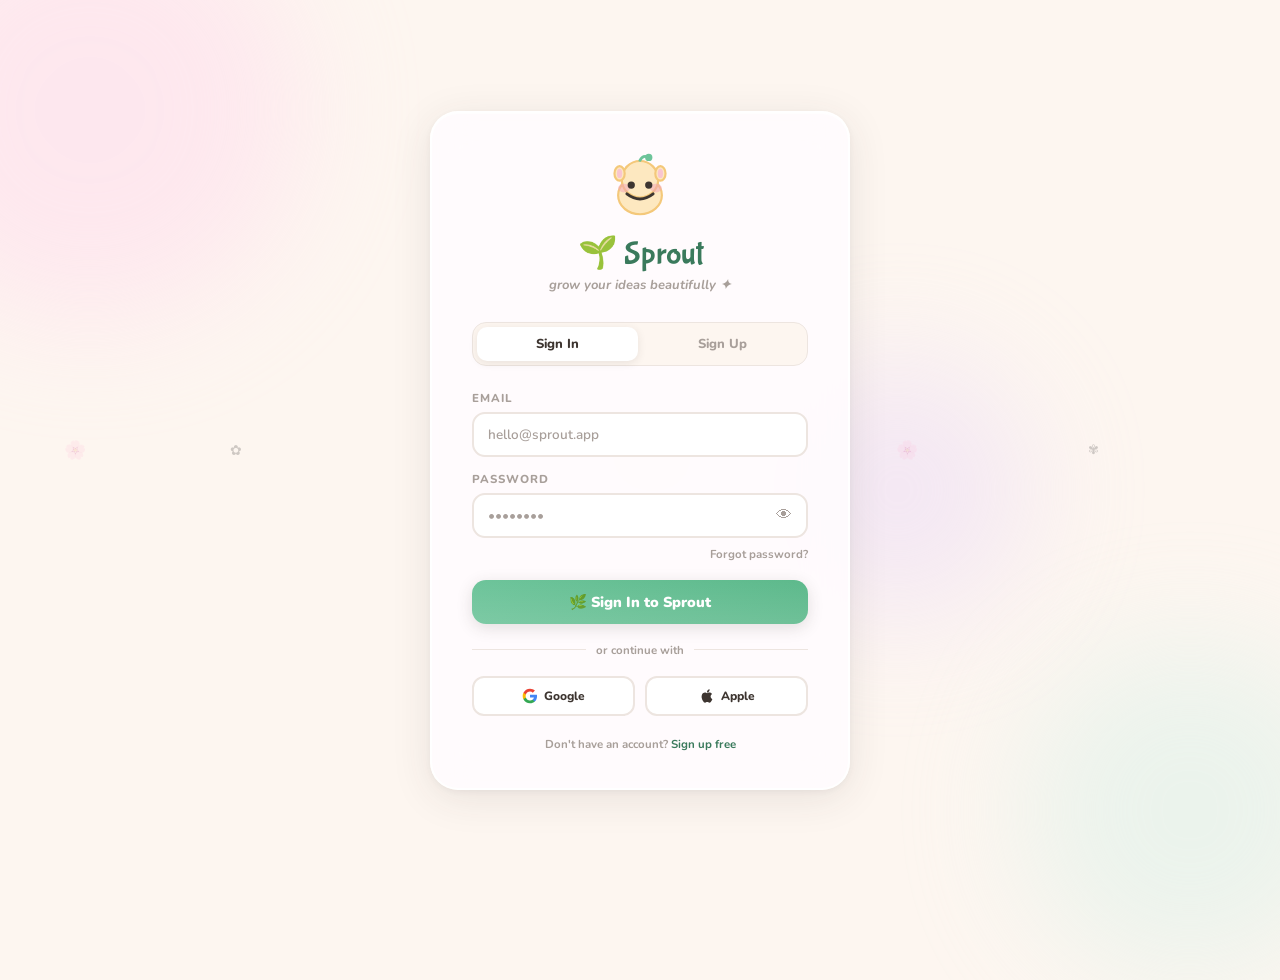
==== templates/login.html @ 06b72a4b "Created login.html" ====
<!DOCTYPE html>
<html lang="en">
<head>
  <meta charset="UTF-8"/>
  <meta name="viewport" content="width=device-width, initial-scale=1.0"/>
  <title>Sprout 🌱 — Welcome Back</title>
  <link rel="preconnect" href="https://fonts.googleapis.com"/>
  <link href="https://fonts.googleapis.com/css2?family=Nunito:wght@600;700;800;900&family=Bubblegum+Sans&display=swap" rel="stylesheet"/>
  <style>
    :root {
      --bg:      #fdf6f0;
      --card:    #fffcfe;
      --ink:     #3d3530;
      --muted:   #a89f9a;
      --subtle:  #e8e0db;
      --border:  #ede5e0;
      --s-pri:   #6dc49a;
      --s-dark:  #3a7a5c;
      --s-light: #e6f7ef;
      --c-pri:   #f4a4b8;
      --c-dark:  #be4e6a;
      --c-light: #fdeef4;
    }

    *, *::before, *::after { box-sizing: border-box; margin: 0; padding: 0; }

    body {
      font-family: 'Nunito', sans-serif;
      background: var(--bg);
      min-height: 100vh;
      display: flex;
      align-items: center;
      justify-content: center;
      overflow: hidden;
      position: relative;
    }

    /* ── Animated background blobs ── */
    .blob {
      position: absolute;
      border-radius: 50%;
      filter: blur(60px);
      opacity: 0.45;
      animation: blobFloat ease-in-out infinite alternate;
      pointer-events: none;
    }
    .blob-1 { width: 420px; height: 420px; background: #ffd6ec; top: -100px; left: -120px; animation-duration: 8s; }
    .blob-2 { width: 340px; height: 340px; background: #d6f0e8; bottom: -80px; right: -80px; animation-duration: 10s; }
    .blob-3 { width: 260px; height: 260px; background: #e8d6f8; top: 40%; left: 60%; animation-duration: 7s; animation-delay: 2s; }
    @keyframes blobFloat {
      from { transform: translate(0, 0) scale(1); }
      to   { transform: translate(20px, -20px) scale(1.06); }
    }

    /* ── Floating petals ── */
    .petal {
      position: absolute; pointer-events: none;
      font-size: 18px; opacity: 0.18;
      animation: floatUp linear infinite;
    }
    @keyframes floatUp {
      0%   { transform: translateY(110vh) rotate(0deg);   opacity: 0; }
      8%   { opacity: 0.18; }
      92%  { opacity: 0.18; }
      100% { transform: translateY(-10vh) rotate(400deg); opacity: 0; }
    }

    /* ── Card ── */
    .card {
      position: relative; z-index: 10;
      background: rgba(255, 252, 254, 0.88);
      backdrop-filter: blur(20px);
      border: 2px solid rgba(255,255,255,0.9);
      border-radius: 28px;
      padding: 40px 40px 36px;
      width: 420px;
      box-shadow:
        0 8px 40px rgba(61,53,48,0.10),
        0 2px 8px rgba(61,53,48,0.05),
        inset 0 1px 0 rgba(255,255,255,0.8);
      animation: cardIn .6s cubic-bezier(.34,1.56,.64,1) both;
    }
    @keyframes cardIn {
      from { opacity: 0; transform: translateY(24px) scale(.96); }
      to   { opacity: 1; transform: translateY(0)    scale(1);   }
    }

    /* ── Header ── */
    .card-header {
      text-align: center;
      margin-bottom: 28px;
    }
    .lumi-wrap {
      display: inline-block;
      animation: lumiFloat 2.4s ease-in-out infinite alternate;
      margin-bottom: 10px;
      cursor: default;
    }
    @keyframes lumiFloat {
      from { transform: translateY(0); }
      to   { transform: translateY(-7px); }
    }
    .logo-text {
      font-family: 'Bubblegum Sans', cursive;
      font-size: 32px;
      color: var(--ink);
      line-height: 1;
    }
    .logo-text em { color: var(--s-dark); font-style: normal; }
    .logo-sub {
      font-size: 13px; color: var(--muted);
      margin-top: 5px; font-weight: 700;
      font-style: italic;
    }

    /* ── Tabs ── */
    .tabs {
      display: flex;
      background: var(--bg);
      border-radius: 14px;
      padding: 4px;
      gap: 4px;
      margin-bottom: 24px;
      border: 1.5px solid var(--border);
    }
    .tab {
      flex: 1; padding: 8px;
      border: none; border-radius: 10px;
      font-family: 'Nunito', sans-serif;
      font-weight: 800; font-size: 13px;
      cursor: pointer; transition: all .22s;
      background: transparent; color: var(--muted);
    }
    .tab.active {
      background: white; color: var(--ink);
      box-shadow: 0 2px 8px rgba(61,53,48,0.10);
    }

    /* ── Form ── */
    .form-group { margin-bottom: 14px; }
    .form-label {
      display: block; font-size: 11.5px; font-weight: 800;
      color: var(--muted); text-transform: uppercase;
      letter-spacing: 1px; margin-bottom: 6px;
    }
    .form-input {
      width: 100%; padding: 11px 14px;
      border: 2px solid var(--border); border-radius: 13px;
      background: white; font-family: 'Nunito', sans-serif;
      font-size: 13.5px; font-weight: 700; color: var(--ink);
      outline: none; transition: all .22s;
    }
    .form-input:focus {
      border-color: var(--s-pri);
      box-shadow: 0 0 0 4px var(--s-light);
    }
    .form-input::placeholder { color: var(--muted); font-weight: 600; }

    .form-input.error { border-color: #f4a4b8; box-shadow: 0 0 0 4px var(--c-light); }

    /* ── Password toggle ── */
    .pw-wrap { position: relative; }
    .pw-toggle {
      position: absolute; right: 12px; top: 50%;
      transform: translateY(-50%);
      background: none; border: none;
      cursor: pointer; font-size: 16px;
      color: var(--muted); padding: 4px;
      transition: color .2s;
    }
    .pw-toggle:hover { color: var(--ink); }

    /* ── Forgot link ── */
    .forgot {
      display: block; text-align: right;
      font-size: 11.5px; font-weight: 700;
      color: var(--muted); text-decoration: none;
      margin-top: -6px; margin-bottom: 18px;
      transition: color .2s;
    }
    .forgot:hover { color: var(--s-dark); }

    /* ── Submit button ── */
    .btn-submit {
      width: 100%; padding: 12px;
      border: none; border-radius: 14px;
      font-family: 'Nunito', sans-serif;
      font-weight: 900; font-size: 14.5px;
      cursor: pointer; transition: all .25s;
      background: linear-gradient(135deg, var(--s-pri), #5bb88a);
      color: white;
      box-shadow: 0 4px 16px rgba(61,53,48,0.15);
      display: flex; align-items: center;
      justify-content: center; gap: 8px;
      position: relative; overflow: hidden;
    }
    .btn-submit::after {
      content: '';
      position: absolute; inset: 0;
      background: linear-gradient(rgba(255,255,255,0), rgba(255,255,255,0.12));
    }
    .btn-submit:hover { transform: translateY(-2px); box-shadow: 0 6px 22px rgba(61,53,48,0.2); }
    .btn-submit:active { transform: translateY(0); }
    .btn-submit:disabled { opacity: .6; cursor: not-allowed; transform: none; }

    /* ── Divider ── */
    .divider {
      display: flex; align-items: center; gap: 10px;
      margin: 18px 0; color: var(--muted);
      font-size: 11.5px; font-weight: 700;
    }
    .divider::before, .divider::after {
      content: ''; flex: 1;
      height: 1.5px; background: var(--border);
    }

    /* ── Social buttons ── */
    .social-row { display: flex; gap: 10px; }
    .btn-social {
      flex: 1; padding: 10px 8px;
      border: 2px solid var(--border); border-radius: 12px;
      background: white; font-family: 'Nunito', sans-serif;
      font-weight: 800; font-size: 12px; cursor: pointer;
      transition: all .2s; color: var(--ink);
      display: flex; align-items: center; justify-content: center; gap: 6px;
    }
    .btn-social:hover { background: var(--bg); border-color: var(--subtle); transform: translateY(-1px); }

    /* ── Error message ── */
    .err-msg {
      background: var(--c-light); border: 1.5px solid var(--c-dark);
      border-radius: 10px; padding: 9px 13px;
      font-size: 12px; font-weight: 700; color: var(--c-dark);
      margin-bottom: 14px; display: none;
    }
    .err-msg.vis { display: block; animation: shake .4s ease; }
    @keyframes shake {
      0%,100%{ transform:translateX(0); }
      20%{ transform:translateX(-5px); }
      40%{ transform:translateX(5px); }
      60%{ transform:translateX(-3px); }
      80%{ transform:translateX(3px); }
    }

    /* ── Spinner ── */
    .spin-icon {
      display: inline-block; width: 16px; height: 16px;
      border: 2.5px solid rgba(255,255,255,.35);
      border-top-color: white; border-radius: 50%;
      animation: spinning .7s linear infinite;
    }
    @keyframes spinning { to { transform: rotate(360deg); } }

    /* ── Footer note ── */
    .card-footer {
      text-align: center; margin-top: 20px;
      font-size: 11.5px; color: var(--muted); font-weight: 700;
    }
    .card-footer a { color: var(--s-dark); text-decoration: none; }
    .card-footer a:hover { text-decoration: underline; }

    /* ── Signup extra fields (hidden initially) ── */
    #signup-form { display: none; }
    #login-form  { display: block; }

    /* ── Success state ── */
    .success-screen {
      display: none; text-align: center; padding: 10px 0;
    }
    .success-screen.vis { display: block; animation: cardIn .5s ease both; }
    .success-title {
      font-family: 'Bubblegum Sans', cursive;
      font-size: 22px; color: var(--ink); margin: 14px 0 8px;
    }
    .success-sub { font-size: 13px; color: var(--muted); font-weight: 700; margin-bottom: 22px; }
    .btn-continue {
      width: 100%; padding: 12px;
      border: none; border-radius: 14px;
      font-family: 'Nunito', sans-serif; font-weight: 900; font-size: 14px;
      cursor: pointer; background: linear-gradient(135deg, var(--s-pri), #5bb88a);
      color: white; box-shadow: 0 4px 16px rgba(61,53,48,.15);
      transition: all .2s;
    }
    .btn-continue:hover { transform: translateY(-2px); }
  </style>
</head>
<body>

  <!-- Background blobs -->
  <div class="blob blob-1"></div>
  <div class="blob blob-2"></div>
  <div class="blob blob-3"></div>

  <!-- Floating petals -->
  <div class="petal" style="left:5%;animation-duration:22s;animation-delay:0s">🌸</div>
  <div class="petal" style="left:18%;animation-duration:28s;animation-delay:6s;font-size:14px">✿</div>
  <div class="petal" style="left:70%;animation-duration:19s;animation-delay:3s">🌸</div>
  <div class="petal" style="left:85%;animation-duration:25s;animation-delay:10s;font-size:13px">✾</div>
  <div class="petal" style="left:50%;animation-duration:32s;animation-delay:8s;font-size:20px">🌺</div>

  <!-- Card -->
  <div class="card">

    <!-- Header -->
    <div class="card-header">
      <div class="lumi-wrap">
        <svg width="70" height="70" viewBox="0 0 48 48">
          <ellipse cx="24" cy="29" rx="15" ry="13" fill="#fde8c0" stroke="#f4c87a" stroke-width="1.5"/>
          <circle  cx="24" cy="18" r="12.5" fill="#fde8c0" stroke="#f4c87a" stroke-width="1.5"/>
          <ellipse cx="13" cy="24" rx="4" ry="3" fill="#f4a4b8" opacity=".5"/>
          <ellipse cx="35" cy="24" rx="4" ry="3" fill="#f4a4b8" opacity=".5"/>
          <ellipse cx="10" cy="14" rx="3.5" ry="5" fill="#fde8c0" stroke="#f4c87a" stroke-width="1.5"/>
          <ellipse cx="38" cy="14" rx="3.5" ry="5" fill="#fde8c0" stroke="#f4c87a" stroke-width="1.5"/>
          <ellipse cx="10" cy="14" rx="1.8" ry="3.2" fill="#f9c5d0"/>
          <ellipse cx="38" cy="14" rx="1.8" ry="3.2" fill="#f9c5d0"/>
          <!-- happy face -->
          <circle cx="18" cy="22" r="2.5" fill="#3d3530"/>
          <circle cx="30" cy="22" r="2.5" fill="#3d3530"/>
          <path d="M15 28 Q24 35 33 28" stroke="#3d3530" stroke-width="2" fill="none" stroke-linecap="round"/>
          <!-- sprout -->
          <path d="M24 5 Q26 1 30 3" stroke="#6dc49a" stroke-width="2" fill="none" stroke-linecap="round"/>
          <circle cx="30" cy="3" r="2.5" fill="#6dc49a"/>
        </svg>
      </div>
      <div class="logo-text">🌱 <em>Sprout</em></div>
      <div class="logo-sub">grow your ideas beautifully ✦</div>
    </div>

    <!-- Tabs -->
    <div class="tabs">
      <button class="tab active" id="tab-login"  onclick="switchTab('login')">Sign In</button>
      <button class="tab"        id="tab-signup" onclick="switchTab('signup')">Sign Up</button>
    </div>

    <!-- Error message -->
    <div class="err-msg" id="err-msg">🌸 Oops! Please check your details and try again.</div>

    <!-- LOGIN FORM -->
    <div id="login-form">
      <div class="form-group">
        <label class="form-label">Email</label>
        <input class="form-input" type="email" id="login-email" placeholder="hello@sprout.app"/>
      </div>
      <div class="form-group">
        <label class="form-label">Password</label>
        <div class="pw-wrap">
          <input class="form-input" type="password" id="login-pw" placeholder="••••••••" onkeydown="if(event.key==='Enter')doLogin()"/>
          <button class="pw-toggle" onclick="togglePw('login-pw',this)" tabindex="-1">👁</button>
        </div>
      </div>
      <a href="#" class="forgot">Forgot password?</a>
      <button class="btn-submit" id="login-btn" onclick="doLogin()">
        🌿 Sign In to Sprout
      </button>

      <div class="divider">or continue with</div>
      <div class="social-row">
        <button class="btn-social" onclick="socialLogin('Google')">
          <svg width="16" height="16" viewBox="0 0 24 24"><path fill="#4285F4" d="M22.56 12.25c0-.78-.07-1.53-.2-2.25H12v4.26h5.92c-.26 1.37-1.04 2.53-2.21 3.31v2.77h3.57c2.08-1.92 3.28-4.74 3.28-8.09z"/><path fill="#34A853" d="M12 23c2.97 0 5.46-.98 7.28-2.66l-3.57-2.77c-.98.66-2.23 1.06-3.71 1.06-2.86 0-5.29-1.93-6.16-4.53H2.18v2.84C3.99 20.53 7.7 23 12 23z"/><path fill="#FBBC05" d="M5.84 14.09c-.22-.66-.35-1.36-.35-2.09s.13-1.43.35-2.09V7.07H2.18C1.43 8.55 1 10.22 1 12s.43 3.45 1.18 4.93l3.66-2.84z"/><path fill="#EA4335" d="M12 5.38c1.62 0 3.06.56 4.21 1.64l3.15-3.15C17.45 2.09 14.97 1 12 1 7.7 1 3.99 3.47 2.18 7.07l3.66 2.84c.87-2.6 3.3-4.53 6.16-4.53z"/></svg>
          Google
        </button>
        <button class="btn-social" onclick="socialLogin('Apple')">
          <svg width="16" height="16" viewBox="0 0 24 24"><path fill="#3d3530" d="M18.71 19.5c-.83 1.24-1.71 2.45-3.05 2.47-1.34.03-1.77-.79-3.29-.79-1.53 0-2 .77-3.27.82-1.31.05-2.3-1.32-3.14-2.53C4.25 17 2.94 12.45 4.7 9.39c.87-1.52 2.43-2.48 4.12-2.51 1.28-.02 2.5.87 3.29.87.78 0 2.26-1.07 3.8-.91.65.03 2.47.26 3.64 1.98-.09.06-2.17 1.28-2.15 3.81.03 3.02 2.65 4.03 2.68 4.04-.03.07-.42 1.44-1.38 2.83M13 3.5c.73-.83 1.94-1.46 2.94-1.5.13 1.17-.34 2.35-1.04 3.19-.69.85-1.83 1.51-2.95 1.42-.15-1.15.41-2.35 1.05-3.11z"/></svg>
          Apple
        </button>
      </div>
    </div>

    <!-- SIGNUP FORM -->
    <div id="signup-form">
      <div class="form-group">
        <label class="form-label">Your Name</label>
        <input class="form-input" type="text" id="signup-name" placeholder="e.g. Mia 🌸"/>
      </div>
      <div class="form-group">
        <label class="form-label">Email</label>
        <input class="form-input" type="email" id="signup-email" placeholder="hello@sprout.app"/>
      </div>
      <div class="form-group">
        <label class="form-label">Password</label>
        <div class="pw-wrap">
          <input class="form-input" type="password" id="signup-pw" placeholder="Create a password" onkeydown="if(event.key==='Enter')doSignup()"/>
          <button class="pw-toggle" onclick="togglePw('signup-pw',this)" tabindex="-1">👁</button>
        </div>
      </div>
      <button class="btn-submit" id="signup-btn" onclick="doSignup()">
        🌱 Create My Account
      </button>

      <div class="divider">or continue with</div>
      <div class="social-row">
        <button class="btn-social" onclick="socialLogin('Google')">
          <svg width="16" height="16" viewBox="0 0 24 24"><path fill="#4285F4" d="M22.56 12.25c0-.78-.07-1.53-.2-2.25H12v4.26h5.92c-.26 1.37-1.04 2.53-2.21 3.31v2.77h3.57c2.08-1.92 3.28-4.74 3.28-8.09z"/><path fill="#34A853" d="M12 23c2.97 0 5.46-.98 7.28-2.66l-3.57-2.77c-.98.66-2.23 1.06-3.71 1.06-2.86 0-5.29-1.93-6.16-4.53H2.18v2.84C3.99 20.53 7.7 23 12 23z"/><path fill="#FBBC05" d="M5.84 14.09c-.22-.66-.35-1.36-.35-2.09s.13-1.43.35-2.09V7.07H2.18C1.43 8.55 1 10.22 1 12s.43 3.45 1.18 4.93l3.66-2.84z"/><path fill="#EA4335" d="M12 5.38c1.62 0 3.06.56 4.21 1.64l3.15-3.15C17.45 2.09 14.97 1 12 1 7.7 1 3.99 3.47 2.18 7.07l3.66 2.84c.87-2.6 3.3-4.53 6.16-4.53z"/></svg>
          Google
        </button>
        <button class="btn-social" onclick="socialLogin('Apple')">
          <svg width="16" height="16" viewBox="0 0 24 24"><path fill="#3d3530" d="M18.71 19.5c-.83 1.24-1.71 2.45-3.05 2.47-1.34.03-1.77-.79-3.29-.79-1.53 0-2 .77-3.27.82-1.31.05-2.3-1.32-3.14-2.53C4.25 17 2.94 12.45 4.7 9.39c.87-1.52 2.43-2.48 4.12-2.51 1.28-.02 2.5.87 3.29.87.78 0 2.26-1.07 3.8-.91.65.03 2.47.26 3.64 1.98-.09.06-2.17 1.28-2.15 3.81.03 3.02 2.65 4.03 2.68 4.04-.03.07-.42 1.44-1.38 2.83M13 3.5c.73-.83 1.94-1.46 2.94-1.5.13 1.17-.34 2.35-1.04 3.19-.69.85-1.83 1.51-2.95 1.42-.15-1.15.41-2.35 1.05-3.11z"/></svg>
          Apple
        </button>
      </div>
    </div>

    <!-- Success state (shown after login/signup) -->
    <div class="success-screen" id="success-screen">
      <svg width="72" height="72" viewBox="0 0 48 48" style="margin:0 auto">
        <circle cx="24" cy="24" r="22" fill="#e6f7ef" stroke="#6dc49a" stroke-width="2"/>
        <path d="M14 24 L21 31 L34 17" stroke="#3a7a5c" stroke-width="3" fill="none" stroke-linecap="round" stroke-linejoin="round"/>
      </svg>
      <div class="success-title" id="success-title">Welcome back! 🌸</div>
      <div class="success-sub" id="success-sub">Lumi is so excited to see you again!</div>
      <button class="btn-continue" onclick="goToModeSelect()">
        Choose Your Mode →
      </button>
    </div>

    <div class="card-footer" id="card-footer">
      <span id="footer-text">Don't have an account? <a href="#" onclick="switchTab('signup')">Sign up free</a></span>
    </div>
  </div>

  <script>
    let currentTab = 'login';

    function switchTab(tab) {
      currentTab = tab;
      document.getElementById('login-form').style.display  = tab==='login'  ? 'block' : 'none';
      document.getElementById('signup-form').style.display = tab==='signup' ? 'block' : 'none';
      document.getElementById('tab-login').className  = 'tab' + (tab==='login'  ? ' active' : '');
      document.getElementById('tab-signup').className = 'tab' + (tab==='signup' ? ' active' : '');
      document.getElementById('footer-text').innerHTML = tab==='login'
        ? `Don't have an account? <a href="#" onclick="switchTab('signup')">Sign up free</a>`
        : `Already have an account? <a href="#" onclick="switchTab('login')">Sign in</a>`;
      hideErr();
    }

    function togglePw(id, btn) {
      const inp = document.getElementById(id);
      const show = inp.type === 'password';
      inp.type = show ? 'text' : 'password';
      btn.textContent = show ? '🙈' : '👁';
    }

    function showErr(msg) {
      const el = document.getElementById('err-msg');
      el.textContent = msg;
      el.classList.add('vis');
    }
    function hideErr() { document.getElementById('err-msg').classList.remove('vis'); }

    function setLoading(btnId, loading) {
      const btn = document.getElementById(btnId);
      if (loading) {
        btn.disabled = true;
        btn.innerHTML = `<span class="spin-icon"></span> Just a sec…`;
      } else {
        btn.disabled = false;
        btn.innerHTML = btnId==='login-btn' ? '🌿 Sign In to Sprout' : '🌱 Create My Account';
      }
    }

    function doLogin() {
      const email = document.getElementById('login-email').value.trim();
      const pw    = document.getElementById('login-pw').value;
      hideErr();

      if (!email || !pw) { showErr('🌸 Please fill in all fields!'); return; }
      if (!email.includes('@')) { showErr('🌸 That doesn\'t look like a valid email.'); return; }

      setLoading('login-btn', true);
      // Simulate auth — replace with real fetch('/api/login') call
      setTimeout(() => {
        setLoading('login-btn', false);
        showSuccess('Welcome back! 🌸', 'Lumi missed you so much! ✨');
      }, 1200);
    }

    function doSignup() {
      const name  = document.getElementById('signup-name').value.trim();
      const email = document.getElementById('signup-email').value.trim();
      const pw    = document.getElementById('signup-pw').value;
      hideErr();

      if (!name || !email || !pw) { showErr('🌸 Please fill in all fields!'); return; }
      if (!email.includes('@'))   { showErr('🌸 That doesn\'t look like a valid email.'); return; }
      if (pw.length < 6)          { showErr('🌸 Password must be at least 6 characters.'); return; }

      setLoading('signup-btn', true);
      // Simulate auth — replace with real fetch('/api/signup') call
      setTimeout(() => {
        setLoading('signup-btn', false);
        showSuccess(`Hey ${name}! 🌱`, 'Your garden is ready to grow. Let\'s pick a mode!');
      }, 1400);
    }

    function socialLogin(provider) {
      // Replace with real OAuth flow
      showSuccess('Welcome! 🌸', `Signed in with ${provider}. Let's pick your mode!`);
    }

    function showSuccess(title, sub) {
      document.getElementById('login-form').style.display  = 'none';
      document.getElementById('signup-form').style.display = 'none';
      document.getElementById('tabs-wrap') && (document.getElementById('tabs-wrap').style.display = 'none');
      document.querySelector('.tabs').style.display = 'none';
      document.getElementById('err-msg').style.display = 'none';
      document.getElementById('card-footer').style.display = 'none';
      document.getElementById('success-title').textContent = title;
      document.getElementById('success-sub').textContent   = sub;
      document.getElementById('success-screen').classList.add('vis');
    }

    function goToModeSelect() {
      window.location.href = '/mode-select';
    }
  </script>
</body>
</html>
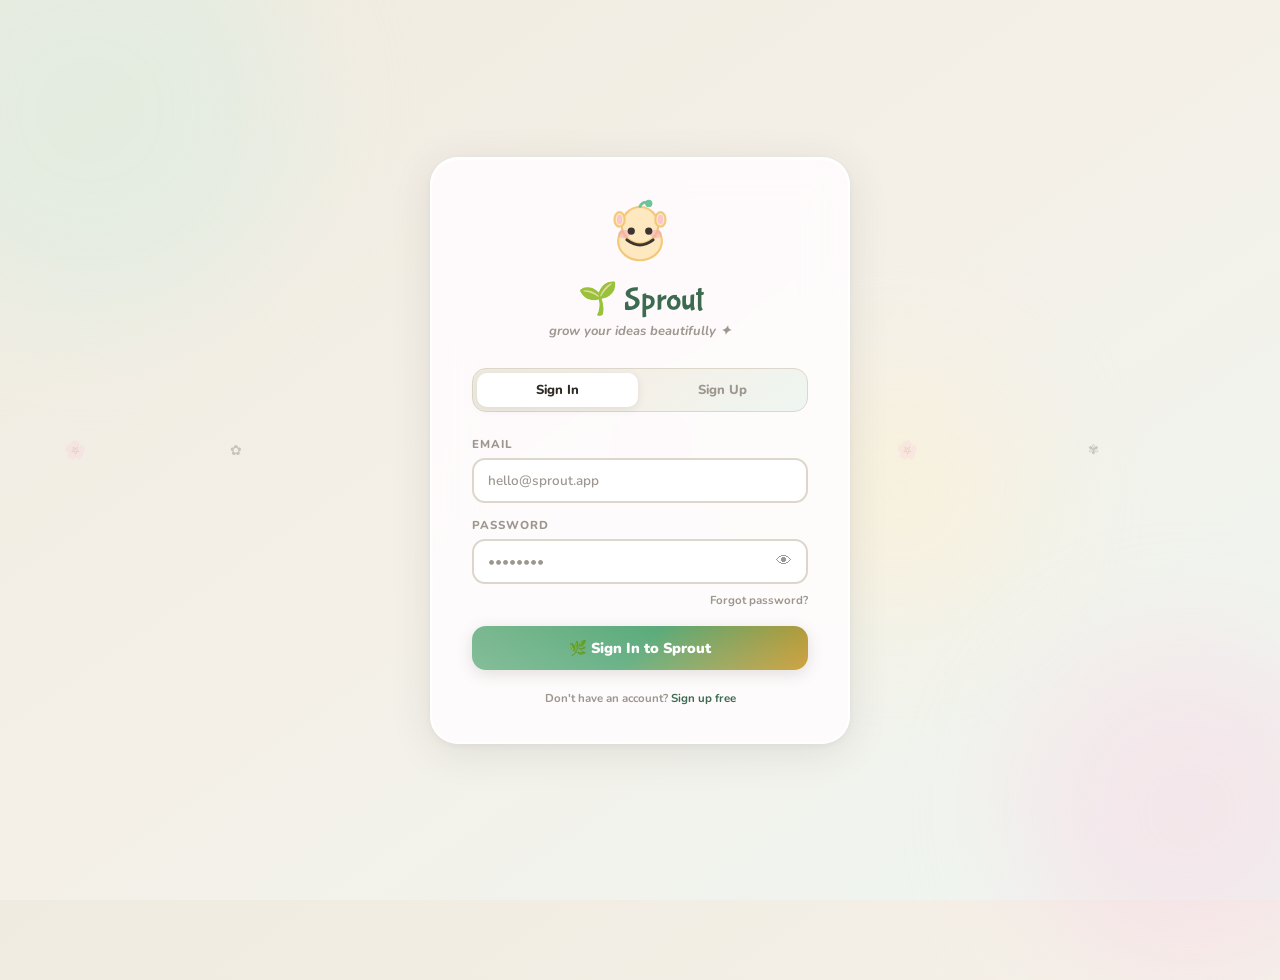
==== commit 66838ef8: "Update login.html" ====
--- a/templates/login.html
+++ b/templates/login.html
@@ -8,25 +8,26 @@
   <link href="https://fonts.googleapis.com/css2?family=Nunito:wght@600;700;800;900&family=Bubblegum+Sans&display=swap" rel="stylesheet"/>
   <style>
     :root {
-      --bg:      #fdf6f0;
-      --card:    #fffcfe;
-      --ink:     #3d3530;
-      --muted:   #a89f9a;
-      --subtle:  #e8e0db;
-      --border:  #ede5e0;
-      --s-pri:   #6dc49a;
-      --s-dark:  #3a7a5c;
-      --s-light: #e6f7ef;
-      --c-pri:   #f4a4b8;
-      --c-dark:  #be4e6a;
+      --bg:      #f4f0e8;
+      --card:    #fffefb;
+      --ink:     #2e2a24;
+      --muted:   #9e978f;
+      --subtle:  #e2dbd2;
+      --border:  #ddd6ca;
+      --s-pri:   #7ab890;
+      --s-dark:  #3d6b50;
+      --s-light: #eef6f1;
+      --c-pri:   #e8729a;
+      --c-dark:  #a83060;
       --c-light: #fdeef4;
+      --gold:    #c9972a;
     }
 
     *, *::before, *::after { box-sizing: border-box; margin: 0; padding: 0; }
 
     body {
       font-family: 'Nunito', sans-serif;
-      background: var(--bg);
+      background: linear-gradient(145deg, #f0ebe0 0%, #f4f0e8 50%, #eef6f1 100%);
       min-height: 100vh;
       display: flex;
       align-items: center;
@@ -44,9 +45,9 @@
       animation: blobFloat ease-in-out infinite alternate;
       pointer-events: none;
     }
-    .blob-1 { width: 420px; height: 420px; background: #ffd6ec; top: -100px; left: -120px; animation-duration: 8s; }
-    .blob-2 { width: 340px; height: 340px; background: #d6f0e8; bottom: -80px; right: -80px; animation-duration: 10s; }
-    .blob-3 { width: 260px; height: 260px; background: #e8d6f8; top: 40%; left: 60%; animation-duration: 7s; animation-delay: 2s; }
+    .blob-1 { width: 420px; height: 420px; background: #d6ece0; top: -100px; left: -120px; animation-duration: 8s; }
+    .blob-2 { width: 340px; height: 340px; background: #f9d6e6; bottom: -80px; right: -80px; animation-duration: 10s; }
+    .blob-3 { width: 260px; height: 260px; background: #fef0d0; top: 40%; left: 60%; animation-duration: 7s; animation-delay: 2s; }
     @keyframes blobFloat {
       from { transform: translate(0, 0) scale(1); }
       to   { transform: translate(20px, -20px) scale(1.06); }
@@ -116,7 +117,7 @@
     /* ── Tabs ── */
     .tabs {
       display: flex;
-      background: var(--bg);
+      background: linear-gradient(145deg, #f0ebe0 0%, #f4f0e8 50%, #eef6f1 100%);
       border-radius: 14px;
       padding: 4px;
       gap: 4px;
@@ -187,7 +188,7 @@
       font-family: 'Nunito', sans-serif;
       font-weight: 900; font-size: 14.5px;
       cursor: pointer; transition: all .25s;
-      background: linear-gradient(135deg, var(--s-pri), #5bb88a);
+      background: linear-gradient(135deg, var(--s-pri) 0%, #5aaa7a 50%, var(--gold) 100%);
       color: white;
       box-shadow: 0 4px 16px rgba(61,53,48,0.15);
       display: flex; align-items: center;
@@ -215,16 +216,6 @@
     }
 
     /* ── Social buttons ── */
-    .social-row { display: flex; gap: 10px; }
-    .btn-social {
-      flex: 1; padding: 10px 8px;
-      border: 2px solid var(--border); border-radius: 12px;
-      background: white; font-family: 'Nunito', sans-serif;
-      font-weight: 800; font-size: 12px; cursor: pointer;
-      transition: all .2s; color: var(--ink);
-      display: flex; align-items: center; justify-content: center; gap: 6px;
-    }
-    .btn-social:hover { background: var(--bg); border-color: var(--subtle); transform: translateY(-1px); }
 
     /* ── Error message ── */
     .err-msg {
@@ -277,7 +268,7 @@
       width: 100%; padding: 12px;
       border: none; border-radius: 14px;
       font-family: 'Nunito', sans-serif; font-weight: 900; font-size: 14px;
-      cursor: pointer; background: linear-gradient(135deg, var(--s-pri), #5bb88a);
+      cursor: pointer; background: linear-gradient(135deg, var(--s-pri) 0%, #5aaa7a 60%, var(--gold) 100%);
       color: white; box-shadow: 0 4px 16px rgba(61,53,48,.15);
       transition: all .2s;
     }
@@ -352,22 +343,10 @@
       <button class="btn-submit" id="login-btn" onclick="doLogin()">
         🌿 Sign In to Sprout
       </button>
-
-      <div class="divider">or continue with</div>
-      <div class="social-row">
-        <button class="btn-social" onclick="socialLogin('Google')">
-          <svg width="16" height="16" viewBox="0 0 24 24"><path fill="#4285F4" d="M22.56 12.25c0-.78-.07-1.53-.2-2.25H12v4.26h5.92c-.26 1.37-1.04 2.53-2.21 3.31v2.77h3.57c2.08-1.92 3.28-4.74 3.28-8.09z"/><path fill="#34A853" d="M12 23c2.97 0 5.46-.98 7.28-2.66l-3.57-2.77c-.98.66-2.23 1.06-3.71 1.06-2.86 0-5.29-1.93-6.16-4.53H2.18v2.84C3.99 20.53 7.7 23 12 23z"/><path fill="#FBBC05" d="M5.84 14.09c-.22-.66-.35-1.36-.35-2.09s.13-1.43.35-2.09V7.07H2.18C1.43 8.55 1 10.22 1 12s.43 3.45 1.18 4.93l3.66-2.84z"/><path fill="#EA4335" d="M12 5.38c1.62 0 3.06.56 4.21 1.64l3.15-3.15C17.45 2.09 14.97 1 12 1 7.7 1 3.99 3.47 2.18 7.07l3.66 2.84c.87-2.6 3.3-4.53 6.16-4.53z"/></svg>
-          Google
-        </button>
-        <button class="btn-social" onclick="socialLogin('Apple')">
-          <svg width="16" height="16" viewBox="0 0 24 24"><path fill="#3d3530" d="M18.71 19.5c-.83 1.24-1.71 2.45-3.05 2.47-1.34.03-1.77-.79-3.29-.79-1.53 0-2 .77-3.27.82-1.31.05-2.3-1.32-3.14-2.53C4.25 17 2.94 12.45 4.7 9.39c.87-1.52 2.43-2.48 4.12-2.51 1.28-.02 2.5.87 3.29.87.78 0 2.26-1.07 3.8-.91.65.03 2.47.26 3.64 1.98-.09.06-2.17 1.28-2.15 3.81.03 3.02 2.65 4.03 2.68 4.04-.03.07-.42 1.44-1.38 2.83M13 3.5c.73-.83 1.94-1.46 2.94-1.5.13 1.17-.34 2.35-1.04 3.19-.69.85-1.83 1.51-2.95 1.42-.15-1.15.41-2.35 1.05-3.11z"/></svg>
-          Apple
-        </button>
-      </div>
-    </div>
+      </div>
 
     <!-- SIGNUP FORM -->
-    <div id="signup-form">
+    <div id="signup-form" style="display:none">
       <div class="form-group">
         <label class="form-label">Your Name</label>
         <input class="form-input" type="text" id="signup-name" placeholder="e.g. Mia 🌸"/>
@@ -386,19 +365,7 @@
       <button class="btn-submit" id="signup-btn" onclick="doSignup()">
         🌱 Create My Account
       </button>
-
-      <div class="divider">or continue with</div>
-      <div class="social-row">
-        <button class="btn-social" onclick="socialLogin('Google')">
-          <svg width="16" height="16" viewBox="0 0 24 24"><path fill="#4285F4" d="M22.56 12.25c0-.78-.07-1.53-.2-2.25H12v4.26h5.92c-.26 1.37-1.04 2.53-2.21 3.31v2.77h3.57c2.08-1.92 3.28-4.74 3.28-8.09z"/><path fill="#34A853" d="M12 23c2.97 0 5.46-.98 7.28-2.66l-3.57-2.77c-.98.66-2.23 1.06-3.71 1.06-2.86 0-5.29-1.93-6.16-4.53H2.18v2.84C3.99 20.53 7.7 23 12 23z"/><path fill="#FBBC05" d="M5.84 14.09c-.22-.66-.35-1.36-.35-2.09s.13-1.43.35-2.09V7.07H2.18C1.43 8.55 1 10.22 1 12s.43 3.45 1.18 4.93l3.66-2.84z"/><path fill="#EA4335" d="M12 5.38c1.62 0 3.06.56 4.21 1.64l3.15-3.15C17.45 2.09 14.97 1 12 1 7.7 1 3.99 3.47 2.18 7.07l3.66 2.84c.87-2.6 3.3-4.53 6.16-4.53z"/></svg>
-          Google
-        </button>
-        <button class="btn-social" onclick="socialLogin('Apple')">
-          <svg width="16" height="16" viewBox="0 0 24 24"><path fill="#3d3530" d="M18.71 19.5c-.83 1.24-1.71 2.45-3.05 2.47-1.34.03-1.77-.79-3.29-.79-1.53 0-2 .77-3.27.82-1.31.05-2.3-1.32-3.14-2.53C4.25 17 2.94 12.45 4.7 9.39c.87-1.52 2.43-2.48 4.12-2.51 1.28-.02 2.5.87 3.29.87.78 0 2.26-1.07 3.8-.91.65.03 2.47.26 3.64 1.98-.09.06-2.17 1.28-2.15 3.81.03 3.02 2.65 4.03 2.68 4.04-.03.07-.42 1.44-1.38 2.83M13 3.5c.73-.83 1.94-1.46 2.94-1.5.13 1.17-.34 2.35-1.04 3.19-.69.85-1.83 1.51-2.95 1.42-.15-1.15.41-2.35 1.05-3.11z"/></svg>
-          Apple
-        </button>
-      </div>
-    </div>
+      </div>
 
     <!-- Success state (shown after login/signup) -->
     <div class="success-screen" id="success-screen">
@@ -458,49 +425,65 @@
       }
     }
 
-    function doLogin() {
+    async function doLogin() {
       const email = document.getElementById('login-email').value.trim();
       const pw    = document.getElementById('login-pw').value;
       hideErr();
-
-      if (!email || !pw) { showErr('🌸 Please fill in all fields!'); return; }
-      if (!email.includes('@')) { showErr('🌸 That doesn\'t look like a valid email.'); return; }
+      if (!email || !pw)           { showErr('🌸 Please fill in all fields!'); return; }
+      if (!email.includes('@'))    { showErr('🌸 That doesn\'t look like a valid email.'); return; }
 
       setLoading('login-btn', true);
-      // Simulate auth — replace with real fetch('/api/login') call
-      setTimeout(() => {
+      try {
+        const res  = await fetch('/api/login', {
+          method: 'POST',
+          headers: { 'Content-Type': 'application/json' },
+          body: JSON.stringify({ email, password: pw })
+        });
+        const data = await res.json();
+        if (data.success) {
+          showSuccess('Welcome back! 🌸', `Good to see you, ${data.user.name}!`);
+        } else {
+          showErr('🌸 Wrong email or password — try again!');
+          setLoading('login-btn', false);
+        }
+      } catch {
+        showErr('🌐 Could not reach the server. Is app.py running?');
         setLoading('login-btn', false);
-        showSuccess('Welcome back! 🌸', 'Lumi missed you so much! ✨');
-      }, 1200);
-    }
-
-    function doSignup() {
+      }
+    }
+
+    async function doSignup() {
       const name  = document.getElementById('signup-name').value.trim();
       const email = document.getElementById('signup-email').value.trim();
       const pw    = document.getElementById('signup-pw').value;
       hideErr();
-
       if (!name || !email || !pw) { showErr('🌸 Please fill in all fields!'); return; }
       if (!email.includes('@'))   { showErr('🌸 That doesn\'t look like a valid email.'); return; }
       if (pw.length < 6)          { showErr('🌸 Password must be at least 6 characters.'); return; }
 
       setLoading('signup-btn', true);
-      // Simulate auth — replace with real fetch('/api/signup') call
-      setTimeout(() => {
+      try {
+        const res  = await fetch('/api/signup', {
+          method: 'POST',
+          headers: { 'Content-Type': 'application/json' },
+          body: JSON.stringify({ name, email, password: pw })
+        });
+        const data = await res.json();
+        if (data.success) {
+          showSuccess(`Hey ${data.user.name}! 🌱`, 'Your garden is ready. Let\'s pick a mode!');
+        } else {
+          showErr('🌸 Something went wrong — try again!');
+          setLoading('signup-btn', false);
+        }
+      } catch {
+        showErr('🌐 Could not reach the server. Is app.py running?');
         setLoading('signup-btn', false);
-        showSuccess(`Hey ${name}! 🌱`, 'Your garden is ready to grow. Let\'s pick a mode!');
-      }, 1400);
-    }
-
-    function socialLogin(provider) {
-      // Replace with real OAuth flow
-      showSuccess('Welcome! 🌸', `Signed in with ${provider}. Let's pick your mode!`);
+      }
     }
 
     function showSuccess(title, sub) {
       document.getElementById('login-form').style.display  = 'none';
       document.getElementById('signup-form').style.display = 'none';
-      document.getElementById('tabs-wrap') && (document.getElementById('tabs-wrap').style.display = 'none');
       document.querySelector('.tabs').style.display = 'none';
       document.getElementById('err-msg').style.display = 'none';
       document.getElementById('card-footer').style.display = 'none';
